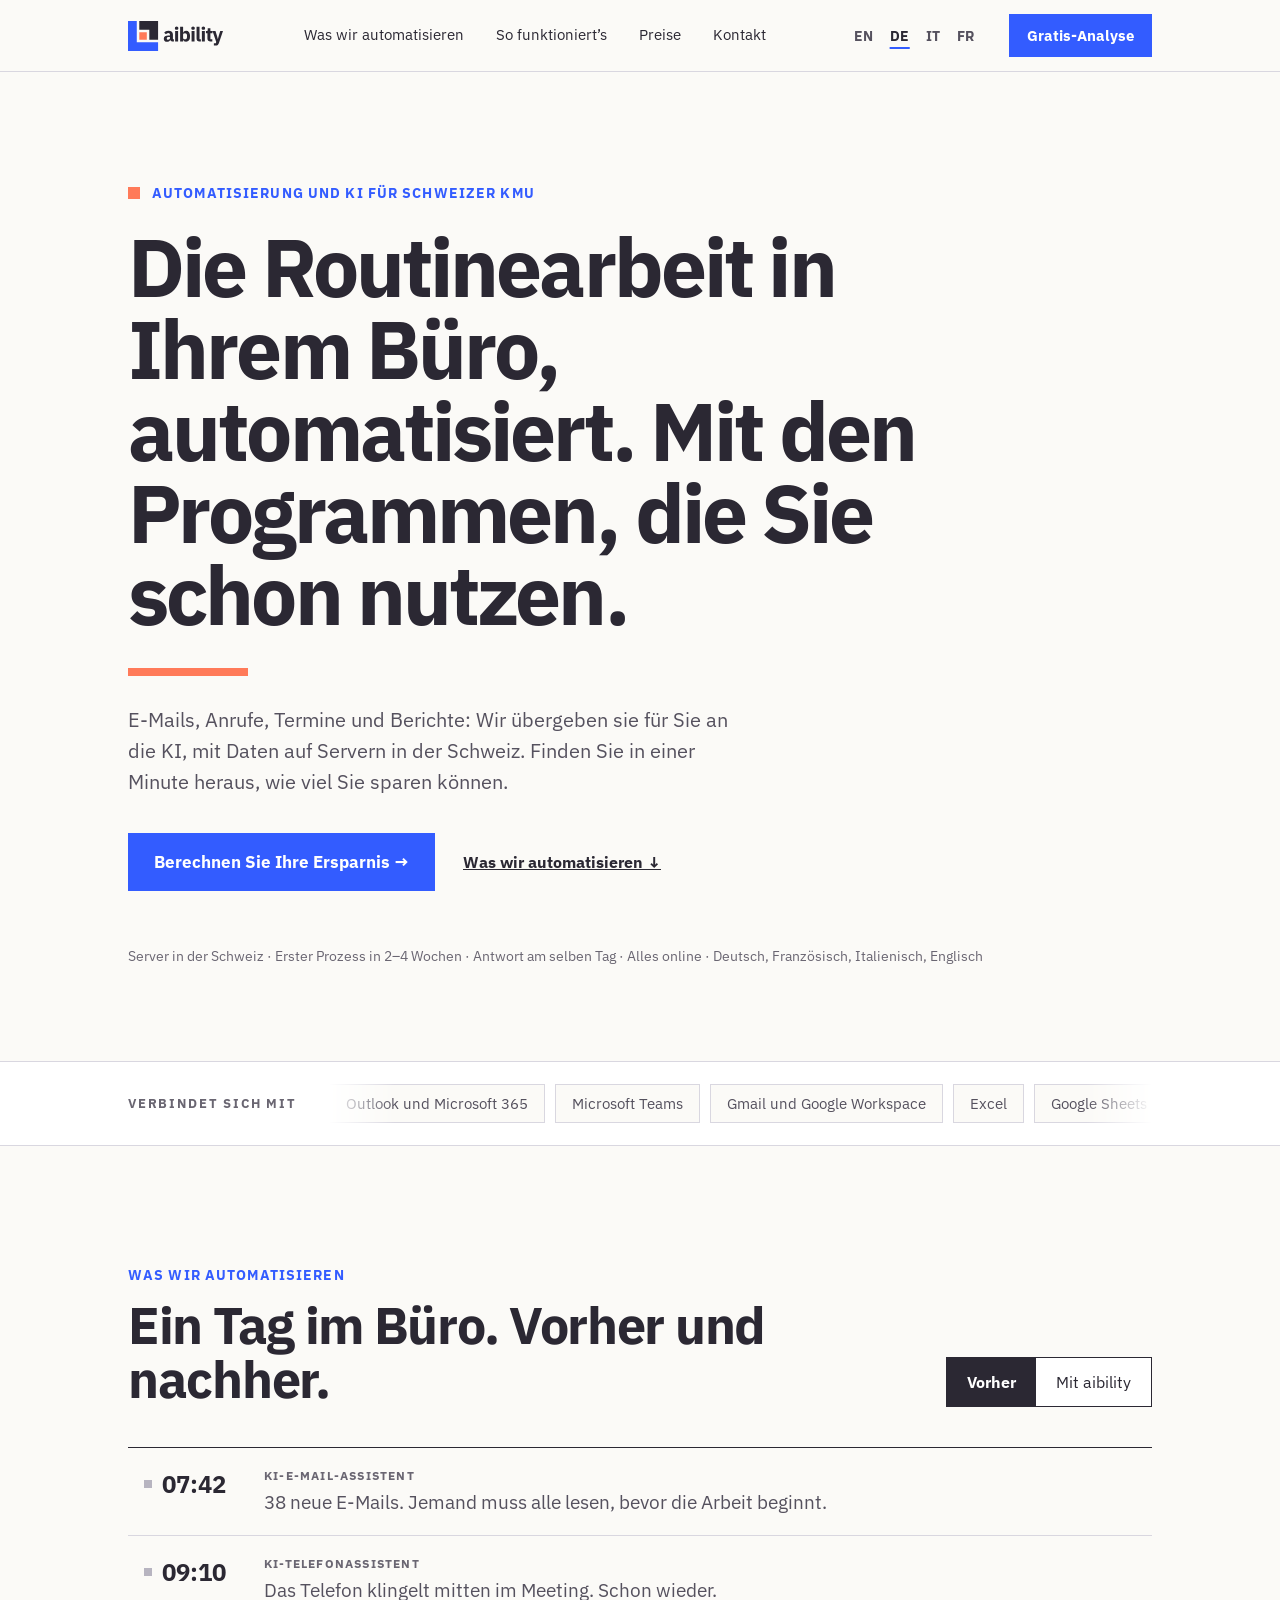
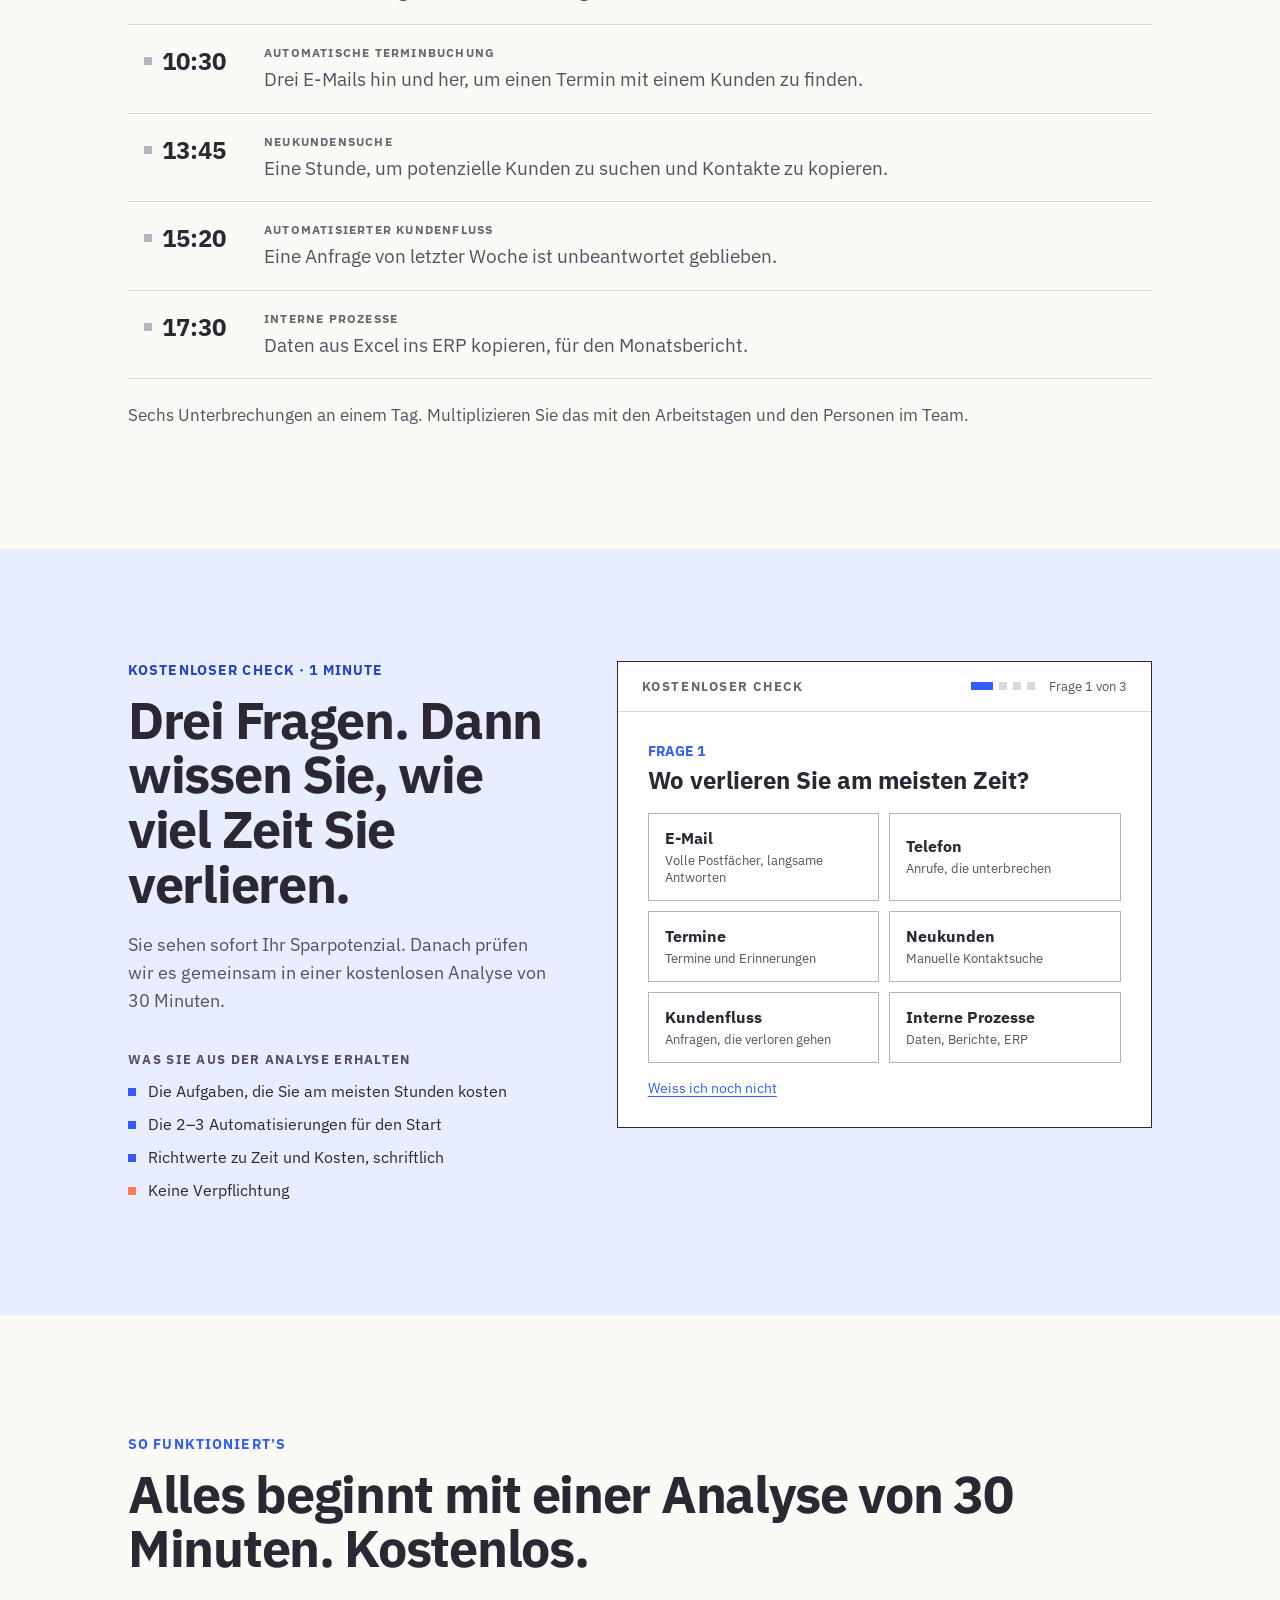
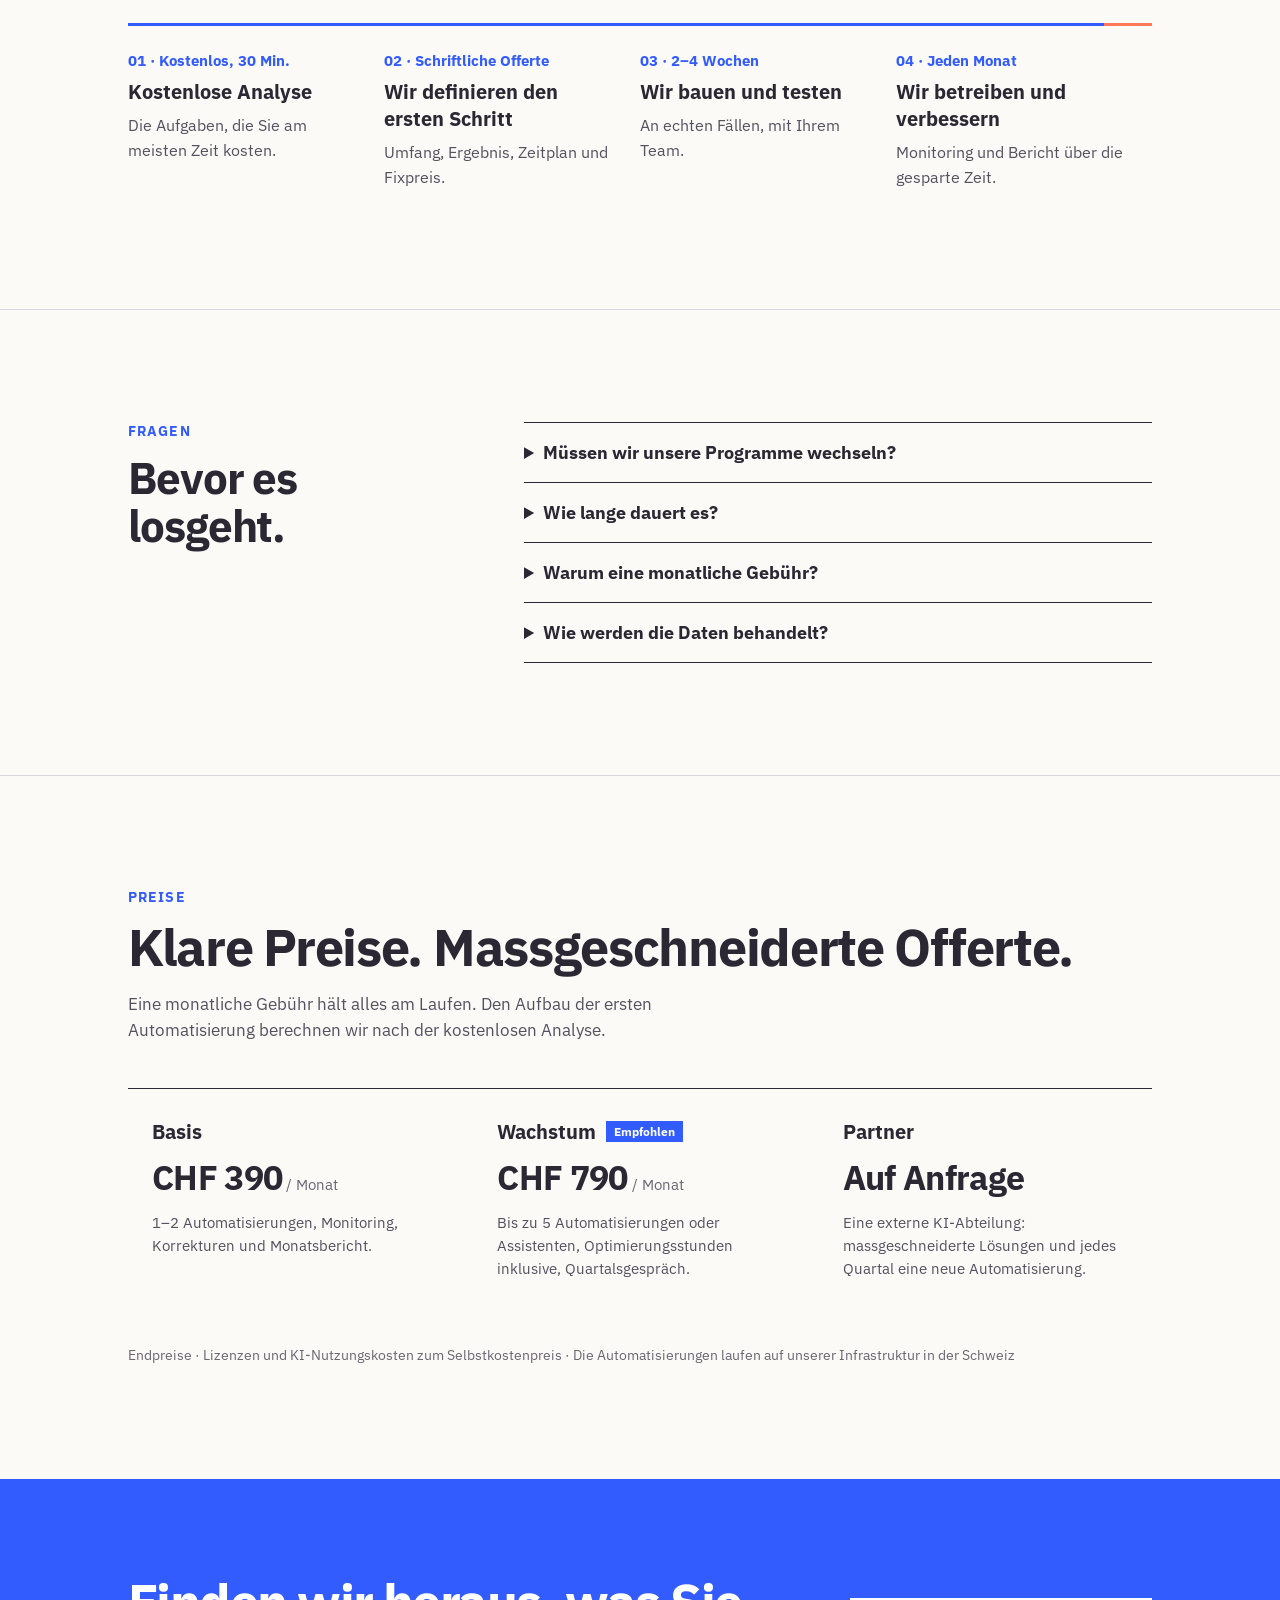
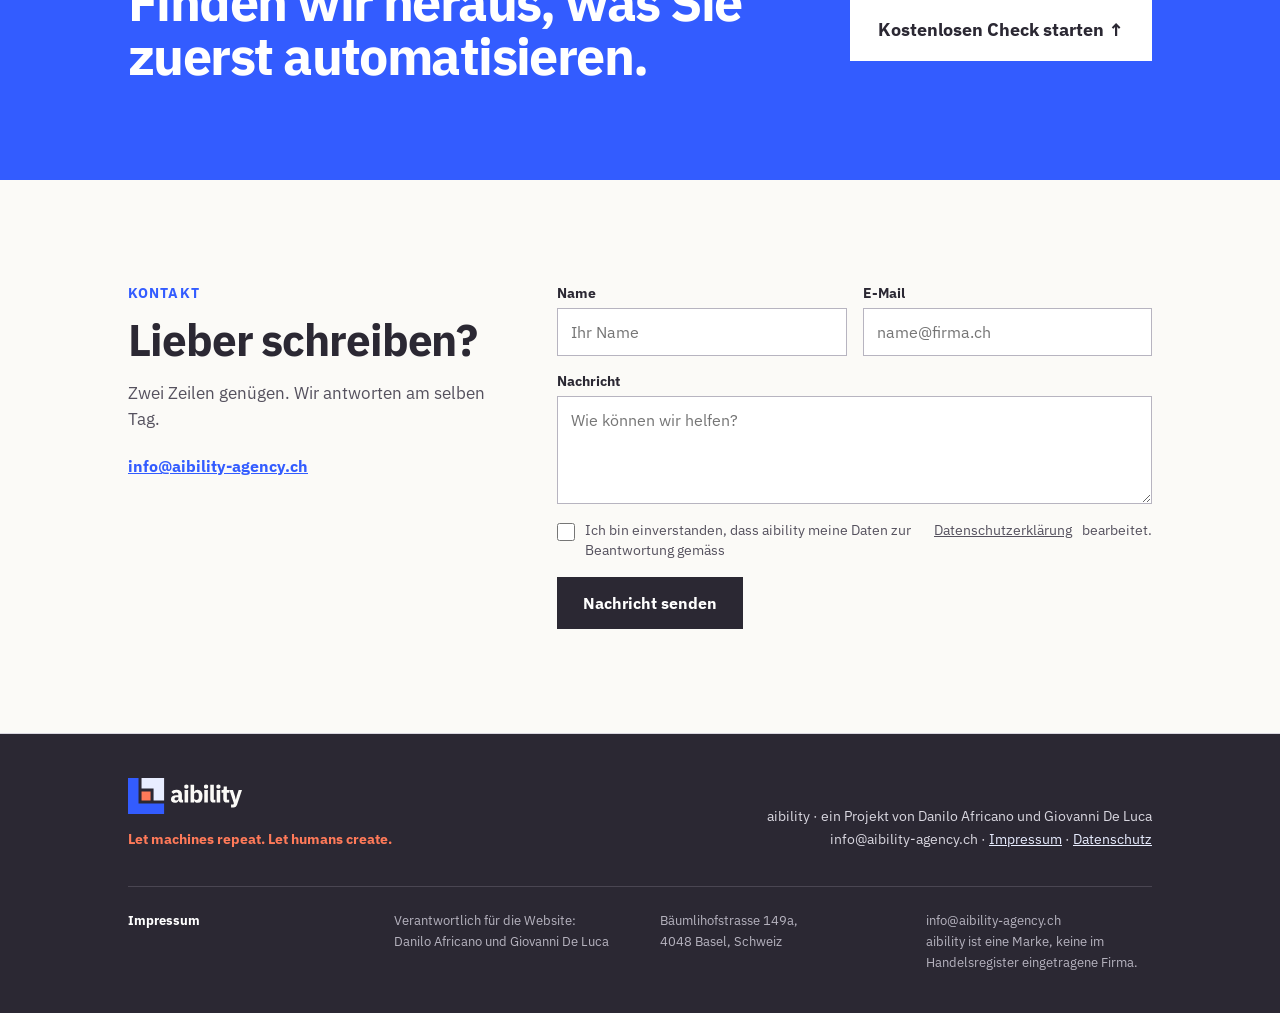
==== de/index.html @ 909805c0 "Add files via upload" ====
<!doctype html>
<html lang="de">
<head>
<meta charset="utf-8">
<meta name="viewport" content="width=device-width, initial-scale=1">
<script src="../lang.js"></script>
<title>aibility · Automatisierung und KI für Schweizer KMU</title>
<meta name="description" content="E-Mails, Anrufe, Termine und Berichte: Wir übergeben sie für Sie an die KI, mit Daten auf Servern in der Schweiz. Finden Sie in einer Minute heraus, wie viel Sie sparen können.">
<link rel="alternate" hreflang="it" href="../">
<link rel="alternate" hreflang="en" href="../en/">
<link rel="alternate" hreflang="de" href="./">
<link rel="alternate" hreflang="fr" href="../fr/">
<link rel="alternate" hreflang="x-default" href="../">
<link rel="icon" href="../assets/logo.svg" type="image/svg+xml">
<link rel="preconnect" href="https://fonts.googleapis.com">
<link rel="preconnect" href="https://fonts.gstatic.com" crossorigin>
<link rel="stylesheet" href="https://fonts.googleapis.com/css2?family=IBM+Plex+Sans:wght@400;700&display=swap">
<link rel="stylesheet" href="../styles.css">
</head>
<body>

<header class="hdr">
  <div class="wrap hdr-in">
    <a href="#top" class="logo" aria-label="aibility, zum Seitenanfang"><img src="../assets/logo.svg" alt="aibility"></a>
    <nav aria-label="Bereiche" class="mnav"><a href="#giornata">Was wir automatisieren</a><a href="#come">So funktioniert’s</a><a href="#prezzi">Preise</a><a href="#contatto">Kontakt</a></nav>
    <div class="hdr-right">
      <nav aria-label="Sprache" class="lang">
        <a href="../en/" lang="en" hreflang="en">EN</a>
        <a href="./" lang="de" hreflang="de" aria-current="true">DE</a>
        <a href="../?lang=it" lang="it" hreflang="it">IT</a>
        <a href="../fr/" lang="fr" hreflang="fr">FR</a>
      </nav>
      <a href="#diagnosi" class="hdr-cta">Gratis-Analyse</a>
    </div>
  </div>
</header>

<main>

<section id="top" class="wrap hero">
  <p class="eyebrow eyebrow-hero"><span aria-hidden="true" class="pulse"></span>AUTOMATISIERUNG UND KI FÜR SCHWEIZER KMU</p>
  <h1><span class="hl">Die Routinearbeit in Ihrem Büro, automatisiert.</span> <span class="hl hl2">Mit den Programmen, die Sie schon nutzen.</span></h1>
  <span aria-hidden="true" class="bar"></span>
  <p class="lede fadein">E-Mails, Anrufe, Termine und Berichte: Wir übergeben sie für Sie an die KI, mit Daten auf Servern in der Schweiz. Finden Sie in einer Minute heraus, wie viel Sie sparen können.</p>
  <div class="hero-actions fadein">
    <a href="#diagnosi" class="btn btn-primary">Berechnen Sie Ihre Ersparnis <span class="ar">→</span></a>
    <a href="#giornata" class="link-strong">Was wir automatisieren ↓</a>
  </div>
  <ul class="trust fadein">
    <li>Server in der Schweiz</li><li>Erster Prozess in 2–4 Wochen</li><li>Antwort am selben Tag</li><li class="hide-m">Alles online</li><li>Deutsch, Französisch, Italienisch, Englisch</li>
  </ul>
</section>

<section aria-label="Tools, die wir verbinden" class="tools">
  <div class="wrap tools-in">
    <p class="tools-label">VERBINDET SICH MIT</p>
    <div class="mq">
      <div class="mq-track" id="mq-track">
        <ul class="tool-list"><li class="tool">Outlook und Microsoft 365</li><li class="tool">Microsoft Teams</li><li class="tool">Gmail und Google Workspace</li><li class="tool">Excel</li><li class="tool">Google Sheets</li><li class="tool">SharePoint</li><li class="tool">OneDrive</li><li class="tool">Google Drive</li><li class="tool">Dropbox</li><li class="tool">Odoo</li><li class="tool">Airtable</li><li class="tool">HubSpot</li><li class="tool">Salesforce</li><li class="tool">Pipedrive</li><li class="tool">Zendesk</li><li class="tool">Slack</li><li class="tool">WhatsApp Business</li><li class="tool">Google Calendar</li><li class="tool">Calendly</li><li class="tool">Stripe</li><li class="tool">Shopify</li><li class="tool">WooCommerce</li><li class="tool">Mailchimp</li><li class="tool">Notion</li><li class="tool">Asana</li><li class="tool">Trello</li><li class="tool">monday.com</li><li class="tool">ClickUp</li><li class="tool">Jira</li><li class="tool">Typeform</li><li class="tool">OpenAI</li><li class="tool">Claude</li></ul>
      </div>
    </div>
  </div>
</section>

<section id="giornata" class="wrap sec">
  <div class="rv day-head">
    <div class="day-head-text">
      <p class="eyebrow">WAS WIR AUTOMATISIEREN</p>
      <h2 class="h2">Ein Tag im Büro. Vorher und nachher.</h2>
    </div>
    <div role="group" aria-label="Ansicht wählen" class="seg">
      <button type="button" id="seg-before" aria-pressed="true">Vorher</button>
      <button type="button" id="seg-after" aria-pressed="false">Mit aibility</button>
    </div>
  </div>
  <ol class="rv day" id="day"></ol>
  <p class="day-summary" id="day-summary"></p>
</section>

<section id="diagnosi" class="diag">
  <div class="wrap diag-in">
    <div class="diag-intro rv">
      <p class="eyebrow eyebrow-dark">KOSTENLOSER CHECK · 1 MINUTE</p>
      <h2 class="h2">Drei Fragen. Dann wissen Sie, wie viel Zeit Sie verlieren.</h2>
      <p class="diag-lede">Sie sehen sofort Ihr Sparpotenzial. Danach prüfen wir es gemeinsam in einer kostenlosen Analyse von 30 Minuten.</p>
    </div>

    <div class="card rv" id="quiz">
      <div class="card-head">
        <p class="card-title">KOSTENLOSER CHECK</p>
        <div class="progress" aria-label="Fortschritt">
          <span class="dots" id="dots"></span>
          <span class="q-label" id="q-label" aria-live="polite">Frage 1 von 3</span>
        </div>
      </div>
      <div class="card-body">

        <div class="qstep qfade" data-step="1">
          <p class="q-kicker hide-m">FRAGE 1</p>
          <h3 class="q-title">Wo verlieren Sie am meisten Zeit?</h3>
          <div class="opts" id="opts"></div>
          <button type="button" class="link-btn q-skip" data-go="2">Weiss ich noch nicht</button>
        </div>

        <div class="qstep qfade" data-step="2" hidden>
          <div>
            <p class="q-kicker"><span class="hide-m">FRAGE 2 · </span><span data-area-up></span></p>
            <h3 class="q-title q-title-tight">Wie viel Aufwand ist das heute?</h3>
          </div>
          <div>
            <div class="rng-row"><label for="fq-n">Beteiligte Personen</label><span class="rng-val" id="n-val"></span></div>
            <input id="fq-n" class="rng" type="range" step="1">
          </div>
          <div>
            <div class="rng-row"><label for="fq-h">Stunden pro Woche<span class="hide-m">, pro Person</span></label><span class="rng-val" id="h-val"></span></div>
            <input id="fq-h" class="rng" type="range" step="1">
          </div>
          <div class="btn-row">
            <button type="button" class="btn-back" aria-label="Zurück" data-go="1">←</button>
            <button type="button" class="btn-go" data-go="3">Ergebnis anzeigen →</button>
          </div>
        </div>

        <form class="qstep qfade" data-step="3" id="lead-form" novalidate hidden>
          <div class="result">
            <p class="result-area" data-area-up></p>
            <p class="result-label">Ihr Sparpotenzial</p>
            <p class="result-num"><span data-currency></span> <span id="chf-anim">0</span> <span class="result-unit">pro Jahr</span></p>
            <p class="result-sub"><span id="hrs-mon"></span> Stunden <span class="hide-m">frei pro Monat</span><span class="show-m">pro Monat</span> · <span id="fte"></span> Vollzeitstellen</p>
          </div>
          <h3 class="q-sub">Prüfen wir es an Ihren Systemen. Kostenlos.</h3>
          <div class="grid-2">
            <div class="field"><label for="fq-fn">Name</label><input id="fq-fn" name="name" class="inp" type="text" placeholder="Ihr Name" autocomplete="name" required></div>
            <div class="field"><label for="fq-fa">Firma</label><input id="fq-fa" name="company" class="inp" type="text" placeholder="Name der Firma" autocomplete="organization"></div>
          </div>
          <div class="field"><label for="fq-fe">Geschäftliche E-Mail</label><input id="fq-fe" name="email" class="inp" type="email" placeholder="name@firma.ch" autocomplete="email" required></div>
          <input type="text" name="website" class="hp" tabindex="-1" autocomplete="off" aria-hidden="true">
          <label class="check"><input type="checkbox" name="consent" required>Ich bin einverstanden, dass aibility meine Daten zur Beantwortung der Anfrage gemäss <a href="privacy.html" target="_blank">Datenschutzerklärung</a> bearbeitet.</label>
          <p class="form-err" role="alert" hidden></p>
          <div class="btn-row">
            <button type="button" class="btn-back" aria-label="Zurück" data-go="2">←</button>
            <button type="submit" class="btn-go btn-go-lg">Kostenlose Analyse anfragen →</button>
          </div>
          <p class="fine" id="calc-note"></p>
        </form>

        <div class="qstep qfade" data-step="4" hidden>
          <p class="q-kicker hide-m">LETZTER SCHRITT</p>
          <h3 class="q-title q-title-flat">Danke<span id="name-suffix"></span>. Wählen Sie einen Termin.</h3>
          <p class="q-text">Wir starten bei «<span id="area-name"></span>» und Ihrem Potenzial von <span data-currency></span> <span id="chf"></span> pro Jahr. Videocall von <span data-meeting-min>30</span> Minuten, online.</p>
          <div class="booker" id="booker" aria-live="polite"></div>
          <button type="button" class="btn-ghost" data-go="3" id="back-from-4">← Zurück</button>
        </div>

      </div>
    </div>

    <div class="diag-list rv">
      <p class="list-label">WAS SIE AUS DER ANALYSE ERHALTEN</p>
      <ul class="sq-list">
        <li><span aria-hidden="true" class="sq"></span>Die Aufgaben, die Sie am meisten Stunden kosten</li>
        <li><span aria-hidden="true" class="sq"></span>Die 2–3 Automatisierungen für den Start</li>
        <li><span aria-hidden="true" class="sq"></span>Richtwerte zu Zeit und Kosten, schriftlich</li>
        <li><span aria-hidden="true" class="sq sq-coral"></span>Keine Verpflichtung</li>
      </ul>
    </div>
  </div>
</section>

<section id="come" class="wrap sec">
  <p class="eyebrow">SO FUNKTIONIERT’S</p>
  <h2 class="h2 rv">Alles beginnt mit einer Analyse von 30 Minuten. Kostenlos.</h2>
  <ol class="steps" id="steps">
    <li aria-hidden="true" class="pbar"></li>
    <li class="st" style="transition-delay:0s"><p class="st-k">01 · Kostenlos, 30 Min.</p><h3>Kostenlose Analyse</h3><p class="st-t">Die Aufgaben, die Sie am meisten Zeit kosten.</p></li>
    <li class="st" style="transition-delay:.6s"><p class="st-k">02 · Schriftliche Offerte</p><h3>Wir definieren den ersten Schritt</h3><p class="st-t">Umfang, Ergebnis, Zeitplan und Fixpreis.</p></li>
    <li class="st" style="transition-delay:1.2s"><p class="st-k">03 · 2–4 Wochen</p><h3>Wir bauen und testen</h3><p class="st-t">An echten Fällen, mit Ihrem Team.</p></li>
    <li class="st" style="transition-delay:1.8s"><p class="st-k">04 · Jeden Monat</p><h3>Wir betreiben und verbessern</h3><p class="st-t">Monitoring und Bericht über die gesparte Zeit.</p></li>
  </ol>
</section>

<section class="sec-line">
  <div class="wrap sec-m faq">
    <div class="faq-head">
      <p class="eyebrow">FRAGEN</p>
      <h2 class="h2-s">Bevor es losgeht.</h2>
    </div>
    <div class="faq-list rv">
      <details><summary>Müssen wir unsere Programme wechseln?</summary><p>In der Regel nicht. Wir starten mit den Tools, die Sie schon nutzen; die Möglichkeiten hängen von den verfügbaren Funktionen und Zugängen ab.</p></details>
      <details><summary>Wie lange dauert es?</summary><p>Ein erster Prozess läuft meist nach 2–4 Wochen, je nach Integrationen.</p></details>
      <details><summary>Warum eine monatliche Gebühr?</summary><p>Eine Automatisierung arbeitet jeden Tag in einem Umfeld, das sich verändert. Die Gebühr stellt sicher, dass sie weiter funktioniert und besser wird, mit einem monatlichen Bericht darüber, was sie geleistet hat.</p></details>
      <details><summary>Wie werden die Daten behandelt?</summary><p>Die Daten bleiben auf Servern in der Schweiz. Wir legen vorab fest, welche Daten nötig sind und wer darauf zugreift, gemäss dem Schweizer Datenschutzgesetz (DSG).</p></details>
    </div>
  </div>
</section>

<section id="prezzi" class="sec-line">
  <div class="wrap sec-m">
    <p class="eyebrow">PREISE</p>
    <h2 class="h2">Klare Preise. Massgeschneiderte Offerte.</h2>
    <p class="sec-lede">Eine monatliche Gebühr hält alles am Laufen. Den Aufbau <span class="hide-m">der ersten Automatisierung </span>berechnen wir nach der kostenlosen Analyse.</p>
    <div class="plans rv">
      <div class="plan">
        <div class="plan-top"><h3>Basis</h3><p class="price" id="price-base"></p></div>
        <p class="plan-t">1–2 Automatisierungen, Monitoring, Korrekturen und Monatsbericht.</p>
      </div>
      <div class="plan plan-rec">
        <div class="plan-top"><h3>Wachstum <span class="badge">Empfohlen</span></h3><p class="price" id="price-growth"></p></div>
        <p class="plan-t">Bis zu 5 Automatisierungen oder Assistenten, Optimierungsstunden inklusive, Quartalsgespräch.</p>
      </div>
      <div class="plan">
        <div class="plan-top"><h3>Partner</h3><p class="price price-req" id="price-partner">Auf Anfrage</p></div>
        <p class="plan-t">Eine externe KI-Abteilung: massgeschneiderte Lösungen und jedes Quartal eine neue Automatisierung.</p>
      </div>
    </div>
    <p class="fine-lg">Endpreise · Lizenzen und KI-Nutzungskosten zum Selbstkostenpreis · Die Automatisierungen laufen auf unserer Infrastruktur in der Schweiz</p>
  </div>
</section>

<section class="cta-band">
  <div class="wrap cta-in">
    <h2 class="rv">Finden wir heraus, was Sie zuerst automatisieren.</h2>
    <a href="#diagnosi" class="btn btn-white">Kostenlosen Check starten <span class="ar">↑</span></a>
  </div>
</section>

<section id="contatto" class="contact">
  <div class="wrap contact-in">
    <div class="contact-intro">
      <p class="eyebrow">KONTAKT</p>
      <h2 class="h2-s">Lieber schreiben?</h2>
      <p class="sec-lede">Zwei Zeilen genügen. Wir antworten am selben Tag.</p>
      <p class="contact-mail hide-m"><a href="mailto:info@aibility-agency.ch">info@aibility-agency.ch</a></p>
    </div>
    <div class="contact-body rv">
      <form id="contact-form" class="contact-form" novalidate>
        <div class="grid-2 grid-2-wide">
          <div class="field"><label for="fc-n">Name</label><input id="fc-n" name="name" class="inp inp-w" type="text" placeholder="Ihr Name" autocomplete="name" required></div>
          <div class="field"><label for="fc-e">E-Mail</label><input id="fc-e" name="email" class="inp inp-w" type="email" placeholder="name@firma.ch" autocomplete="email" required></div>
        </div>
        <div class="field"><label for="fc-m">Nachricht</label><textarea id="fc-m" name="message" class="inp inp-w" rows="4" placeholder="Wie können wir helfen?" required></textarea></div>
        <input type="text" name="website" class="hp" tabindex="-1" autocomplete="off" aria-hidden="true">
        <label class="check"><input type="checkbox" name="consent" required>Ich bin einverstanden, dass aibility meine Daten zur Beantwortung gemäss <a href="privacy.html" target="_blank">Datenschutzerklärung</a> bearbeitet.</label>
        <p class="form-err" role="alert" hidden></p>
        <button type="submit" class="btn-dark">Nachricht senden</button>
        <p class="show-m contact-or">oder <a href="mailto:info@aibility-agency.ch">info@aibility-agency.ch</a></p>
      </form>
      <div class="sent" id="contact-sent" hidden>
        <span aria-hidden="true" class="sq-coral-lg"></span>
        <div><p class="sent-t">Danke, Nachricht erhalten.</p><p class="sent-s">Wir antworten am selben Tag.</p><button type="button" class="link-btn-strong" id="contact-new">Weitere Nachricht schreiben</button></div>
      </div>
    </div>
  </div>
</section>

</main>

<footer class="ftr">
  <div class="wrap ftr-in">
    <div class="ftr-brand"><img src="../assets/logo-light.svg" alt="aibility"><p class="motto">Let machines repeat. Let humans create.</p></div>
    <div class="ftr-meta"><p>aibility · ein Projekt von Danilo Africano und Giovanni De Luca</p><p>info@aibility-agency.ch · <a href="#impressum">Impressum</a> · <a href="privacy.html">Datenschutz</a></p></div>
  </div>
  <div id="impressum" class="wrap imp">
    <div class="imp-in">
      <p class="imp-t">Impressum</p>
      <p>Verantwortlich für die Website:<br class="hide-m"> Danilo Africano und Giovanni De Luca</p>
      <p>Bäumlihofstrasse 149a,<br class="hide-m"> 4048 Basel, Schweiz</p>
      <p>info@aibility-agency.ch<br class="hide-m"><span class="show-m-inline"> · </span>aibility ist eine Marke, keine im Handelsregister eingetragene Firma.</p>
    </div>
  </div>
</footer>

<script src="../config.js"></script>
<script src="../i18n.js"></script>
<script src="../app.js"></script>
</body>
</html>
---- styles.css ----
/* aibility — styles. Desktop values first; ≤980px tablet; ≤760px mobile (390px design). */

:root{
  --ink:#2B2833; --ink-2:#55515E; --mute:#6A6672; --line:#D9D7E0; --line-2:#B7B4C0; --line-3:#E4E2EA;
  --paper:#FBFAF7; --white:#FFFFFF; --blue:#335CFF; --blue-d:#2443C7; --blue-l:#E8EDFF; --coral:#FF7A59;
  --gut:clamp(16px,4vw,48px);
}

*,*::before,*::after{box-sizing:border-box}
html{scroll-behavior:smooth}
body{margin:0;background:var(--paper);color:var(--ink);font-family:'IBM Plex Sans',system-ui,sans-serif;-webkit-text-size-adjust:100%}
img{max-width:100%}
a{color:var(--blue)}
a:hover{color:var(--blue-d)}
summary{cursor:pointer}
button{font-family:inherit}
[hidden]{display:none!important}
input:focus-visible,button:focus-visible,a:focus-visible,textarea:focus-visible,summary:focus-visible{outline:2px solid var(--blue);outline-offset:2px}
section[id]{scroll-margin-top:76px}
.show-m,.show-m-inline{display:none}
.hp{position:absolute;left:-9999px;width:1px;height:1px;opacity:0}

.wrap{max-width:1120px;margin:0 auto;padding-left:var(--gut);padding-right:var(--gut)}

/* ---------- Header ---------- */
.hdr{position:sticky;top:0;z-index:10;background:var(--paper);border-bottom:1px solid var(--line)}
.hdr-in{padding-top:14px;padding-bottom:14px;display:flex;align-items:center;justify-content:space-between;gap:16px}
.logo{display:flex;padding:6px 0}
.logo img{height:30px;width:auto;display:block}
.mnav{display:flex;gap:32px;font-size:15px}
.mnav a{color:var(--ink);text-decoration:none;padding:8px 0;border-bottom:2px solid transparent;transition:border-color .2s ease,color .2s ease;white-space:nowrap}
.mnav a:hover{color:var(--blue);border-bottom-color:var(--blue)}
.hdr-right{display:flex;align-items:center;gap:28px}
.lang{display:flex;gap:4px;font-size:14px;font-weight:700;letter-spacing:.04em}
.lang a{padding:8px 6px;color:var(--ink-2);text-decoration:none}
.lang a[aria-current]{color:var(--ink);text-decoration:underline;text-decoration-color:var(--blue);text-decoration-thickness:2px;text-underline-offset:6px}
.hdr-cta{color:var(--white);background:var(--blue);padding:12px 18px;font-size:15px;font-weight:700;text-decoration:none;white-space:nowrap}
.hdr-cta:hover{color:var(--white);background:var(--blue-d)}

/* ---------- Type ---------- */
.eyebrow{margin:0 0 14px;font-size:14px;font-weight:700;letter-spacing:.08em;color:var(--blue)}
.eyebrow-dark{color:var(--blue-d)}
.h2{margin:0;font-weight:700;font-size:clamp(34px,4.4vw,52px);line-height:1.05;letter-spacing:-.025em}
.h2-s{margin:0;font-weight:700;font-size:clamp(30px,3.6vw,44px);line-height:1.08;letter-spacing:-.025em}
.sec{padding-top:120px;padding-bottom:120px}
.sec-m{padding-top:112px;padding-bottom:112px}
.sec-line{border-top:1px solid var(--line)}
.sec-lede{margin:16px 0 0;max-width:640px;font-size:17px;line-height:1.55;color:var(--ink-2)}

/* ---------- Hero ---------- */
.hero{padding-top:112px;padding-bottom:96px}
.eyebrow-hero{margin:0 0 24px;display:flex;align-items:center;gap:12px}
.pulse{width:12px;height:12px;background:var(--coral);flex:none;animation:pl 2.6s ease-in-out infinite}
@keyframes pl{0%,100%{transform:scale(1)}50%{transform:scale(.55)}}
.hero h1{margin:0;max-width:900px;font-weight:700;font-size:clamp(44px,6.4vw,88px);line-height:1;letter-spacing:-.035em}
.bar{display:block;height:8px;width:0;margin-top:32px;background:var(--coral);animation:bar 1s cubic-bezier(.2,.7,.2,1) .8s forwards}
@keyframes bar{to{width:120px}}
.lede{margin:28px 0 0;max-width:600px;font-size:20px;line-height:1.55;color:var(--ink-2)}
.hero-actions{margin-top:36px;display:flex;flex-wrap:wrap;gap:12px 28px;align-items:center}
.btn{display:inline-block;font-weight:700;text-decoration:none;transition:transform .2s ease}
.btn:hover{transform:translateY(-3px)}
.btn .ar{display:inline-block;transition:transform .2s ease}
.btn:hover .ar{transform:translateX(5px)}
.btn-primary{background:var(--blue);color:var(--white);font-size:17px;padding:18px 26px}
.btn-primary:hover{color:var(--white)}
.link-strong{color:var(--ink);font-weight:700}
.trust{margin:56px 0 0;padding:0;list-style:none;font-size:14px;color:var(--mute)}
.trust li{display:inline}
.trust li+li::before{content:" · "}

/* ---------- Tools marquee ---------- */
.tools{background:var(--white);border-top:1px solid var(--line);border-bottom:1px solid var(--line)}
.tools-in{padding-top:22px;padding-bottom:22px;display:flex;flex-wrap:wrap;align-items:center;gap:14px 32px}
.tools-label{margin:0;flex:none;font-size:13px;font-weight:700;letter-spacing:.14em;color:var(--mute)}
.mq{flex:1 1 480px;min-width:0;overflow:hidden;-webkit-mask-image:linear-gradient(to right,transparent,#000 8%,#000 92%,transparent);mask-image:linear-gradient(to right,transparent,#000 8%,#000 92%,transparent)}
.mq-track{display:flex;width:max-content;animation:mq 90s linear infinite}
.mq:hover .mq-track{animation-play-state:paused}
@keyframes mq{from{transform:translateX(0)}to{transform:translateX(-50%)}}
.tool-list{margin:0;padding:0 10px 0 0;list-style:none;display:flex;gap:10px}
.tool{flex:none;border:1px solid var(--line);background:var(--paper);color:var(--ink-2);font-size:15px;padding:9px 16px;white-space:nowrap}

/* ---------- Day before/after ---------- */
.day-head{display:flex;flex-wrap:wrap;gap:24px 64px;align-items:flex-end;justify-content:space-between}
.day-head-text{flex:1 1 520px;min-width:0}
.seg{flex:none;display:flex;border:1px solid var(--ink)}
.seg button{background:var(--white);color:var(--ink);border:0;padding:12px 20px;font-size:16px;font-weight:400;cursor:pointer;min-height:48px}
.seg #seg-before[aria-pressed="true"]{background:var(--ink);color:var(--white);font-weight:700}
.seg #seg-after[aria-pressed="true"]{background:var(--blue);color:var(--white);font-weight:700}
.day{margin:40px 0 0;padding:0;list-style:none;border-top:1px solid var(--ink)}
.slot{display:grid;grid-template-columns:96px 1fr;gap:12px 24px;align-items:start;padding:20px 16px;border-bottom:1px solid var(--line);background:var(--paper);color:var(--ink-2);transition:background .35s ease,color .35s ease}
.slot-time{margin:0;font-weight:700;font-size:24px;display:flex;align-items:center;gap:10px;color:var(--ink)}
.slot-mk{width:8px;height:8px;flex:none;background:var(--line-2);transition:background .35s ease}
.slot-svc-m{display:none}
.slot-svc{margin:0;font-size:12px;font-weight:700;letter-spacing:.1em;color:var(--mute)}
.slot-text{margin:6px 0 0;font-size:19px;line-height:1.4;font-weight:400}
.day.is-after .slot{background:var(--blue-l);color:var(--ink)}
.day.is-after .slot-mk{background:var(--coral)}
.day.is-after .slot-svc,.day.is-after .slot-svc-m{color:var(--blue)}
.day.is-after .slot-text{font-weight:700}
.day-summary{margin:24px 0 0;font-size:17px;line-height:1.5;color:var(--ink-2)}

/* ---------- Diagnosis ---------- */
.diag{background:var(--blue-l);scroll-margin-top:60px}
.diag-in{padding-top:112px;padding-bottom:112px;display:grid;grid-template-columns:minmax(0,1fr) minmax(0,1.26fr);grid-template-areas:"intro card" "list card";grid-template-rows:auto 1fr;column-gap:64px;align-items:start}
.diag-intro{grid-area:intro}
.diag-list{grid-area:list}
.card{grid-area:card}
.diag-lede{margin:20px 0 0;font-size:18px;line-height:1.55;color:var(--ink-2)}
.list-label{margin:36px 0 12px;font-size:13px;font-weight:700;letter-spacing:.1em;color:var(--ink-2)}
.sq-list{margin:0;padding:0;list-style:none;display:flex;flex-direction:column;gap:10px;font-size:16px;line-height:1.45}
.sq-list li{display:flex;gap:12px}
.sq{flex:none;width:8px;height:8px;margin-top:8px;background:var(--blue)}
.sq-coral{background:var(--coral)}

.card{background:var(--white);border:1px solid var(--ink)}
.card-head{padding:16px 24px;border-bottom:1px solid var(--line);display:flex;align-items:center;justify-content:space-between;gap:12px;flex-wrap:wrap}
.card-title{margin:0;font-size:13px;font-weight:700;letter-spacing:.12em;color:var(--mute)}
.progress{display:flex;gap:6px;align-items:center}
.dots{display:flex;gap:6px;align-items:center}
.dot{display:inline-block;width:8px;height:8px;background:var(--line);transition:width .25s ease,background .25s ease}
.dot.on{background:var(--blue)}
.dot.cur{width:22px}
.q-label{margin-left:8px;font-size:13px;color:var(--ink-2)}
.card-body{padding:clamp(20px,3vw,30px)}
.qstep{display:flex;flex-direction:column;gap:16px}
.qstep[data-step="1"]{display:block}
.qstep[data-step="2"]{gap:20px}
.qfade{animation:qf .35s ease}
@keyframes qf{from{opacity:0;transform:translateY(8px)}to{opacity:1;transform:none}}
.q-kicker{margin:0;font-size:14px;font-weight:700;color:var(--blue)}
.q-title{margin:6px 0 18px;font-size:24px;font-weight:700;line-height:1.2}
.q-title-tight{margin-bottom:0}
.q-title-flat{margin:0}
.q-sub{margin:4px 0 0;font-size:21px;font-weight:700;line-height:1.25}
.q-text{margin:0;font-size:16px;line-height:1.5;color:var(--ink-2)}
.opts{display:grid;grid-template-columns:repeat(auto-fit,minmax(170px,1fr));gap:10px}
.opt{text-align:left;background:var(--white);color:var(--ink);border:1px solid var(--line-2);padding:14px 16px;cursor:pointer;min-height:64px;transition:transform .18s ease,border-color .18s ease}
.opt:hover{transform:translateY(-3px);border-color:var(--blue)}
.opt[aria-pressed="true"]{background:var(--blue-l);border:2px solid var(--blue);padding:13px 15px}
.opt-l{display:block;font-weight:700;font-size:16px}
.opt-s{display:block;margin-top:4px;font-size:13px;color:var(--ink-2)}
.link-btn{margin-top:16px;padding:0;border:0;background:none;font:inherit;font-size:14px;color:var(--blue);text-decoration:underline;text-underline-offset:3px;cursor:pointer}
.rng-row{display:flex;justify-content:space-between;gap:12px;margin-bottom:6px;font-size:15px}
.rng-val{font-weight:700}
.rng{-webkit-appearance:none;appearance:none;width:100%;height:28px;background:transparent;margin:0;cursor:pointer;--p:50%}
.rng::-webkit-slider-runnable-track{height:4px;background:linear-gradient(to right,var(--ink) var(--p),var(--line) var(--p))}
.rng::-moz-range-track{height:4px;background:var(--line)}
.rng::-moz-range-progress{height:4px;background:var(--ink)}
.rng::-webkit-slider-thumb{-webkit-appearance:none;width:22px;height:22px;margin-top:-9px;border-radius:0;background:var(--blue);border:0}
.rng::-moz-range-thumb{width:22px;height:22px;border-radius:0;background:var(--blue);border:0}
.btn-row{display:flex;gap:10px}
.btn-back{background:transparent;color:var(--ink);border:1px solid var(--ink);padding:14px 18px;font-size:15px;font-weight:700;cursor:pointer}
.btn-go{flex:1;background:var(--blue);color:var(--white);border:0;padding:15px 18px;font-size:16px;font-weight:700;cursor:pointer}
.btn-go:hover{background:var(--blue-d)}
.btn-go:disabled{opacity:.6;cursor:wait}
.btn-go-lg{padding:16px 18px;font-size:17px}
.btn-ghost{align-self:flex-start;background:transparent;color:var(--ink);border:1px solid var(--ink);padding:12px 18px;font-size:15px;font-weight:700;cursor:pointer}

.result{background:var(--ink);color:var(--paper);padding:22px 24px}
.result-area{margin:0;font-size:12px;font-weight:700;letter-spacing:.1em;color:#C9C6D3}
.result-label{margin:10px 0 0;font-size:17px;font-weight:700}
.result-num{margin:6px 0 0;font-weight:700;font-size:clamp(40px,5vw,56px);line-height:1;letter-spacing:-.03em;color:var(--coral)}
.result-unit{font-size:18px;font-weight:400;letter-spacing:0;color:var(--paper)}
.result-sub{margin:10px 0 0;font-size:15px;color:var(--blue-l)}
.grid-2{display:grid;grid-template-columns:repeat(auto-fit,minmax(170px,1fr));gap:12px}
.grid-2-wide{grid-template-columns:repeat(auto-fit,minmax(200px,1fr));gap:16px}
.field{display:flex;flex-direction:column;gap:6px}
.field label{font-size:14px;font-weight:700}
.inp{width:100%;border:1px solid var(--line-2);border-radius:0;padding:13px;font-size:16px;font-family:inherit;color:var(--ink);background:var(--paper)}
.inp-w{background:var(--white)}
textarea.inp{resize:vertical}
.inp[aria-invalid="true"]{border-color:#C2412D}
.check{display:flex;gap:10px;align-items:flex-start;font-size:14px;line-height:1.45;color:var(--ink-2)}
.check input{margin:3px 0 0;width:18px;height:18px;flex:none;accent-color:var(--blue)}
.form-err{margin:0;font-size:14px;font-weight:700;color:#B3321F}
.fine{margin:0;font-size:13px;color:var(--mute)}

/* ---------- Booking calendar (Google Calendar) ---------- */
.booker{border:1px solid var(--line);background:var(--paper)}
.bk-head{display:flex;justify-content:space-between;align-items:center;gap:12px;padding:12px 16px;border-bottom:1px solid var(--line)}
.bk-label{margin:0;font-size:12px;font-weight:700;letter-spacing:.1em;color:var(--mute)}
.bk-tz{margin:0;font-size:12px;color:var(--mute)}
.bk-days{display:flex;gap:8px;overflow-x:auto;padding:14px 16px;scrollbar-width:thin;scroll-snap-type:x proximity}
.bk-day{flex:none;scroll-snap-align:start;min-width:64px;text-align:center;background:var(--white);color:var(--ink);border:1px solid var(--line-2);padding:8px 6px;cursor:pointer;transition:border-color .15s ease}
.bk-day:hover{border-color:var(--blue)}
.bk-day[aria-pressed="true"]{background:var(--ink);color:var(--white);border-color:var(--ink)}
.bk-day:disabled{opacity:.4;cursor:default;border-color:var(--line)}
.bk-dow{display:block;font-size:11px;font-weight:700;letter-spacing:.1em;text-transform:uppercase}
.bk-dn{display:block;font-size:22px;font-weight:700;line-height:1.15}
.bk-mon{display:block;font-size:12px}
.bk-times{display:grid;grid-template-columns:repeat(auto-fill,minmax(84px,1fr));gap:8px;padding:0 16px 16px}
.bk-time{background:var(--white);color:var(--ink);border:1px solid var(--line-2);padding:11px 6px;font-size:15px;font-weight:700;cursor:pointer;transition:border-color .15s ease}
.bk-time:hover{border-color:var(--blue)}
.bk-time[aria-pressed="true"]{background:var(--blue);color:var(--white);border-color:var(--blue)}
.bk-foot{padding:14px 16px;border-top:1px solid var(--line);display:flex;flex-direction:column;gap:10px}
.bk-msg{margin:0;padding:20px 16px;font-size:15px;color:var(--ink-2)}
.bk-msg-err{color:#B3321F;font-weight:700}
.bk-demo{margin:0;padding:8px 16px;font-size:12px;background:#FFF1EC;color:#8A3A22;border-bottom:1px solid var(--line)}
.bk-done{display:flex;gap:14px;align-items:flex-start;padding:22px 20px;background:var(--white)}
.bk-done-t{margin:0;font-size:20px;font-weight:700}
.bk-done-s{margin:6px 0 0;font-size:15px;line-height:1.5;color:var(--ink-2)}
.bk-done a{font-weight:700}
.skel{height:44px;margin:16px;background:linear-gradient(90deg,var(--line-3),#F3F2F6,var(--line-3));background-size:200% 100%;animation:sk 1.2s ease-in-out infinite}
@keyframes sk{from{background-position:200% 0}to{background-position:0 0}}

/* ---------- How it works ---------- */
.steps{position:relative;margin:48px 0 0;padding:0;list-style:none;display:grid;grid-template-columns:repeat(auto-fit,minmax(220px,1fr));border-top:1px solid var(--ink)}
.st{padding:26px 24px 0 0;display:flex;flex-direction:column;gap:8px;transition:opacity .6s ease,transform .6s ease}
.steps.armed .st{opacity:0;transform:translateY(24px)}
.steps.armed.on .st{opacity:1;transform:none}
.st h3{margin:0;font-weight:700;font-size:20px}
.st p{margin:0}
.st-k{font-weight:700;font-size:15px;color:var(--blue)}
.st-t{font-size:16px;line-height:1.55;color:var(--ink-2)}
.pbar{position:absolute;left:0;top:-2px;height:3px;width:100%;background:linear-gradient(to right,var(--blue) 0,var(--blue) calc(100% - 48px),var(--coral) calc(100% - 48px));transition:width 2.4s ease}
.steps.armed .pbar{width:0}
.steps.armed.on .pbar{width:100%}

/* ---------- FAQ ---------- */
.faq{display:flex;flex-wrap:wrap;gap:32px 72px}
.faq-head{flex:1 1 280px;min-width:0}
.faq-list{flex:2 1 540px;min-width:0}
details{border-top:1px solid var(--ink);padding:18px 0}
details:last-child{border-bottom:1px solid var(--ink)}
summary{font-size:18px;font-weight:700}
details p{margin:12px 0 0;font-size:16px;line-height:1.6;color:var(--ink-2)}

/* ---------- Pricing ---------- */
.plans{margin-top:44px;display:grid;grid-template-columns:repeat(auto-fit,minmax(240px,1fr));gap:0 12px;border-top:1px solid var(--ink)}
.plan{padding:28px 24px 24px;border-top:3px solid transparent;margin-top:-2px;transition:border-color .25s ease,background .25s ease}
.plan:hover{border-top-color:var(--blue);background:var(--white)}
.plan h3{margin:0;font-size:20px;font-weight:700;display:flex;gap:10px;align-items:center;flex-wrap:wrap}
.badge{background:var(--blue);color:var(--white);font-size:12px;padding:3px 8px}
.price{margin:10px 0 0;font-weight:700;font-size:34px;letter-spacing:-.02em}
.price small{font-size:15px;font-weight:400;letter-spacing:0;color:var(--mute)}
.plan-t{margin:12px 0 0;font-size:15px;line-height:1.55;color:var(--ink-2)}
.fine-lg{margin:40px 0 0;font-size:14px;line-height:1.6;color:var(--mute)}

/* ---------- CTA band ---------- */
.cta-band{background:var(--blue);color:var(--white)}
.cta-in{padding-top:96px;padding-bottom:96px;display:flex;flex-wrap:wrap;gap:28px 48px;align-items:center;justify-content:space-between}
.cta-in h2{margin:0;flex:1 1 520px;font-weight:700;font-size:clamp(32px,4.2vw,52px);line-height:1.05;letter-spacing:-.03em}
.btn-white{flex:none;background:var(--white);color:var(--ink);font-size:18px;padding:20px 28px}
.btn-white:hover{color:var(--ink)}

/* ---------- Contact ---------- */
.contact{border-bottom:1px solid var(--line)}
.contact-in{padding-top:104px;padding-bottom:104px;display:flex;flex-wrap:wrap;gap:40px 72px}
.contact-intro{flex:1 1 300px;min-width:0}
.contact-body{flex:2 1 480px;min-width:0}
.contact-mail{margin:24px 0 0;font-size:16px}
.contact-mail a{font-weight:700}
.contact-form{display:flex;flex-direction:column;gap:16px}
.btn-dark{align-self:flex-start;background:var(--ink);color:var(--white);border:0;padding:16px 26px;font-size:16px;font-weight:700;cursor:pointer}
.btn-dark:disabled{opacity:.6;cursor:wait}
.sent{border:1px solid var(--ink);background:var(--white);padding:32px;display:flex;gap:16px;align-items:flex-start}
.sq-coral-lg{flex:none;width:12px;height:12px;margin-top:9px;background:var(--coral)}
.sent-t{margin:0;font-size:22px;font-weight:700}
.sent-s{margin:8px 0 0;font-size:16px;line-height:1.5;color:var(--ink-2)}
.link-btn-strong{margin-top:14px;background:transparent;color:var(--blue);border:0;padding:8px 0;font-size:15px;font-weight:700;cursor:pointer}

/* ---------- Footer ---------- */
.ftr{background:var(--ink);color:var(--line)}
.ftr a{color:var(--blue-l)}
.ftr-in{padding-top:44px;padding-bottom:36px;display:flex;flex-wrap:wrap;justify-content:space-between;align-items:flex-end;gap:24px;font-size:14px;line-height:1.6}
.ftr-in p{margin:0}
.ftr-brand{display:flex;flex-direction:column;gap:14px}
.ftr-brand img{height:36px;width:auto;display:block;align-self:flex-start}
.motto{font-weight:700;color:var(--coral)}
.ftr-meta{text-align:right}
.imp{padding-bottom:40px;font-size:13px;line-height:1.6;color:var(--line-2)}
.imp-in{border-top:1px solid #4A4652;padding-top:24px;display:grid;grid-template-columns:repeat(auto-fit,minmax(220px,1fr));gap:16px 40px}
.imp p{margin:0}
.imp-t{font-weight:700;color:var(--white)}

/* ---------- Scroll reveal ---------- */
@keyframes rv{from{opacity:0;transform:translateY(56px)}to{opacity:1;transform:none}}
@supports (animation-timeline: view()){.rv{animation:rv linear both;animation-timeline:view();animation-range:entry 0% cover 30%}}

/* =====================================================================
   Tablet ≤980px: section nav moves to a scrollable second row
   ===================================================================== */
@media (max-width:980px){
  section[id]{scroll-margin-top:112px}
  .hdr-in{flex-wrap:wrap;padding-bottom:0;row-gap:0}
  .logo{order:1}
  .hdr-right{order:2}
  .mnav{order:3;flex-basis:calc(100% + 2 * var(--gut));margin:10px calc(-1 * var(--gut)) 0;padding:0 var(--gut);gap:22px;font-size:14px;overflow-x:auto;border-top:1px solid var(--line-3);scrollbar-width:none}
  .mnav::-webkit-scrollbar{display:none}
  .mnav a{flex:none;padding:12px 0;border-bottom:0}
  .diag-in{grid-template-columns:minmax(0,1fr);grid-template-areas:"intro" "card" "list";grid-template-rows:auto;row-gap:28px}
  .list-label{margin-top:0}
}

/* =====================================================================
   Mobile ≤760px (390px design)
   ===================================================================== */
@media (max-width:760px){
  :root{--gut:20px}
  .show-m{display:block}
  span.show-m{display:inline}
  .show-m-inline{display:inline}
  .hide-m{display:none!important}

  .hdr-in{padding-top:10px;gap:12px}
  .logo{padding:8px 0}
  .logo img{height:26px}
  .hdr-right{gap:8px}
  .lang{gap:0;font-size:12px;letter-spacing:.03em}
  .lang a{padding:12px 4px}
  .lang a[aria-current]{text-underline-offset:5px}
  .hdr-cta{padding:12px 10px;font-size:13px}
  .mnav{margin-top:0}

  .eyebrow{margin-bottom:12px;font-size:12px}
  .h2{font-size:32px;line-height:1.08}
  .h2-s{font-size:28px;line-height:1.1;letter-spacing:-.02em}
  .sec{padding-top:72px;padding-bottom:72px}
  .sec-m{padding-top:64px;padding-bottom:64px}
  .sec-lede{margin-top:14px;font-size:16px;line-height:1.5}

  .hero{padding-top:56px;padding-bottom:56px}
  .eyebrow-hero{margin-bottom:18px;gap:10px}
  .pulse{width:10px;height:10px}
  .hero h1{font-size:42px;line-height:1.02;letter-spacing:-.03em}
  .bar{height:6px;margin-top:24px}
  @keyframes bar{to{width:88px}}
  .lede{margin-top:20px;font-size:18px;line-height:1.5}
  .hero-actions{display:block;margin-top:28px}
  .btn-primary{display:block;text-align:center;padding:18px}
  .link-strong{display:block;margin-top:14px;text-align:center;padding:10px}
  .btn{transition:transform .15s ease}
  .btn:hover{transform:none}
  .btn:active{transform:scale(.97)}
  .trust{margin-top:32px;padding-top:18px;border-top:1px solid var(--line);display:grid;grid-template-columns:repeat(2,minmax(0,1fr));gap:10px 16px;font-size:13px;color:var(--ink-2)}
  .trust li+li::before{content:none}

  .tools-in{padding:18px 0;flex-direction:column;flex-wrap:nowrap;align-items:stretch;gap:12px}
  .tools-label{padding:0 20px;font-size:12px}
  .mq{flex:none}
  .mq-track{animation-duration:80s}
  .tool-list{padding-right:8px;gap:8px}
  .tool{font-size:14px;padding:8px 14px}

  .day-head{display:block}
  .seg{margin-top:24px;display:grid;grid-template-columns:repeat(2,minmax(0,1fr))}
  .day{margin-top:24px}
  .slot{display:block;padding:18px 0}
  .day.is-after .slot{padding-left:12px;padding-right:12px}
  .slot-time{font-size:13px;letter-spacing:.06em;color:var(--mute)}
  .slot-svc-m{display:inline}
  .slot-svc{display:none}
  .slot-text{margin-top:8px;font-size:17px}
  .day-summary{margin-top:20px;font-size:16px}

  .diag{scroll-margin-top:56px}
  .diag-in{padding-top:72px;padding-bottom:72px;row-gap:0}
  .diag-lede{margin-top:16px;font-size:17px;line-height:1.5}
  .card{margin-top:28px}
  .card-title{display:none}
  .card-head{padding:14px 18px;flex-wrap:nowrap}
  .progress{flex:1;justify-content:space-between}
  .card-body{padding:20px 18px}
  .q-title{margin:0 0 16px;font-size:22px}
  .q-title-tight{margin:6px 0 0}
  .q-title-flat{margin:0}
  .q-kicker{font-size:12px}
  .opts{display:flex;flex-direction:column;gap:8px}
  .opt:hover{transform:none}
  .opt:active{transform:scale(.98);border-color:var(--blue)}
  .opt-s{margin-top:2px}
  .q-skip{display:block;margin:16px auto 0;padding:4px 0}
  .qstep[data-step="2"]{gap:18px}
  .rng{height:32px}
  .rng::-webkit-slider-thumb{width:26px;height:26px;margin-top:-11px}
  .rng::-moz-range-thumb{width:26px;height:26px}
  .btn-row{gap:8px}
  .qstep{gap:14px}
  .result{padding:20px}
  .result-area{font-size:11px}
  .result-label{margin-top:8px;font-size:16px}
  .result-num{font-size:40px}
  .result-unit{display:block;margin-top:4px;font-size:15px;color:var(--paper);font-weight:400}
  .result-sub{font-size:14px}
  .q-sub{font-size:20px}
  .grid-2{grid-template-columns:minmax(0,1fr)}
  .check{font-size:13px}
  .check input{margin-top:2px;width:20px;height:20px}
  .q-text{font-size:15px}
  .btn-ghost{align-self:stretch;padding:13px}
  .card + .diag-list{margin-top:28px}
  .list-label{margin:0 0 10px;font-size:12px}
  .sq-list{gap:8px;font-size:15px}
  .sq-list li{gap:10px}
  .sq{margin-top:7px}

  .steps{margin-top:32px;padding-left:22px;border-top:0;border-left:1px solid var(--line);display:flex;flex-direction:column;gap:28px}
  .st{padding:0;gap:0}
  .st-k{font-size:13px}
  .st h3{margin:4px 0;font-size:19px}
  .st-t{font-size:15px;line-height:1.5}
  .steps.armed .st{transform:translateY(20px)}
  .pbar,.steps.armed .pbar,.steps.armed.on .pbar{left:-2px;top:0;width:3px;background:linear-gradient(to bottom,var(--blue) 0,var(--blue) calc(100% - 40px),var(--coral) calc(100% - 40px));transition:height 2.4s ease}
  .pbar{height:100%}
  .steps.armed .pbar{height:0}
  .steps.armed.on .pbar{height:100%}

  .faq{display:block}
  .faq-head .h2-s{margin-bottom:20px}
  details{padding:16px 0}
  summary{font-size:17px}
  details p{margin-top:10px;font-size:15px;line-height:1.55}

  .plans{margin-top:28px;display:block}
  .plan{padding:22px 0;border-top:0;margin-top:0;border-bottom:1px solid var(--line)}
  .plan:hover{background:transparent}
  .plan-rec{padding:22px 16px;margin:0 -16px;background:var(--blue-l)}
  .plan-rec:hover{background:var(--blue-l)}
  .plan-top{display:flex;justify-content:space-between;align-items:baseline;gap:12px}
  .plan h3{font-size:19px;gap:8px}
  .badge{font-size:11px;padding:3px 7px}
  .price{margin:0;font-size:24px;letter-spacing:0;white-space:nowrap}
  .price small{font-size:13px}
  .plan-rec .price small{color:var(--ink-2)}
  .price-req{font-size:20px}
  .plan-t{margin-top:8px;line-height:1.5}
  .fine-lg{margin-top:24px;font-size:13px}

  .cta-in{display:block;padding-top:64px;padding-bottom:64px}
  .cta-in h2{font-size:32px;line-height:1.08;letter-spacing:-.025em}
  .btn-white{display:block;margin-top:24px;text-align:center;font-size:17px;padding:18px}

  .contact-in{display:block;padding-top:64px;padding-bottom:64px}
  .contact-body{margin-top:24px}
  .contact-form{gap:14px}
  .grid-2-wide{gap:14px}
  .btn-dark{align-self:stretch;padding:17px}
  .contact-or{margin:4px 0 0;font-size:14px;text-align:center}
  .contact-or a{font-weight:700}
  .sent{padding:24px;gap:14px}
  .sq-coral-lg{width:10px;height:10px;margin-top:8px}
  .sent-t{font-size:19px}
  .sent-s{margin-top:6px;font-size:15px}
  .link-btn-strong{margin-top:10px;padding:10px 0}

  .ftr-in{padding-top:36px;padding-bottom:16px;flex-direction:column;align-items:stretch;gap:16px;font-size:13px}
  .ftr-brand{gap:16px}
  .ftr-brand img{height:32px}
  .motto{font-size:15px}
  .ftr-meta{text-align:left}
  .imp{padding-bottom:36px;font-size:12px}
  .imp-in{padding-top:18px;display:flex;flex-direction:column;gap:10px}

  @keyframes rv{from{opacity:0;transform:translateY(40px)}to{opacity:1;transform:none}}
  @supports (animation-timeline: view()){.rv{animation-range:entry 0% cover 25%}}
}

@media (prefers-reduced-motion: reduce){
  html{scroll-behavior:auto}
  .bar{width:120px;animation:none}
  .pulse,.rv,.mq-track,.qfade,.skel{animation:none}
  .btn,.btn .ar,.opt,.plan,.slot,.slot-mk,.st,.pbar,.dot{transition:none}
  .steps.armed .st{opacity:1;transform:none}
  .steps.armed .pbar{width:100%}
}

/* ---- Privacy page ---- */
.legal{max-width:760px;padding-top:56px;padding-bottom:80px;font-size:17px;line-height:1.65;color:var(--ink-2)}
.legal h1{margin:0 0 12px;color:var(--ink);font-size:clamp(34px,4.4vw,52px);line-height:1.06;letter-spacing:-.03em}
.legal h2{margin:44px 0 10px;color:var(--ink);font-size:22px;line-height:1.25;letter-spacing:-.01em}
.legal h3{margin:24px 0 6px;color:var(--ink);font-size:17px}
.legal p,.legal ul{margin:0 0 14px}
.legal ul{padding-left:20px}
.legal li{margin-bottom:6px}
.legal a{color:var(--blue-d)}
.legal-date{color:var(--mute);font-size:15px}
.legal-sum{margin:28px 0 0;padding:20px 22px;background:var(--blue-l);border-left:3px solid var(--blue);color:var(--ink)}
.legal-sum p:last-child{margin:0}
.legal-back{display:inline-block;margin-top:40px;font-weight:700}
.check a{color:inherit;text-decoration:underline}
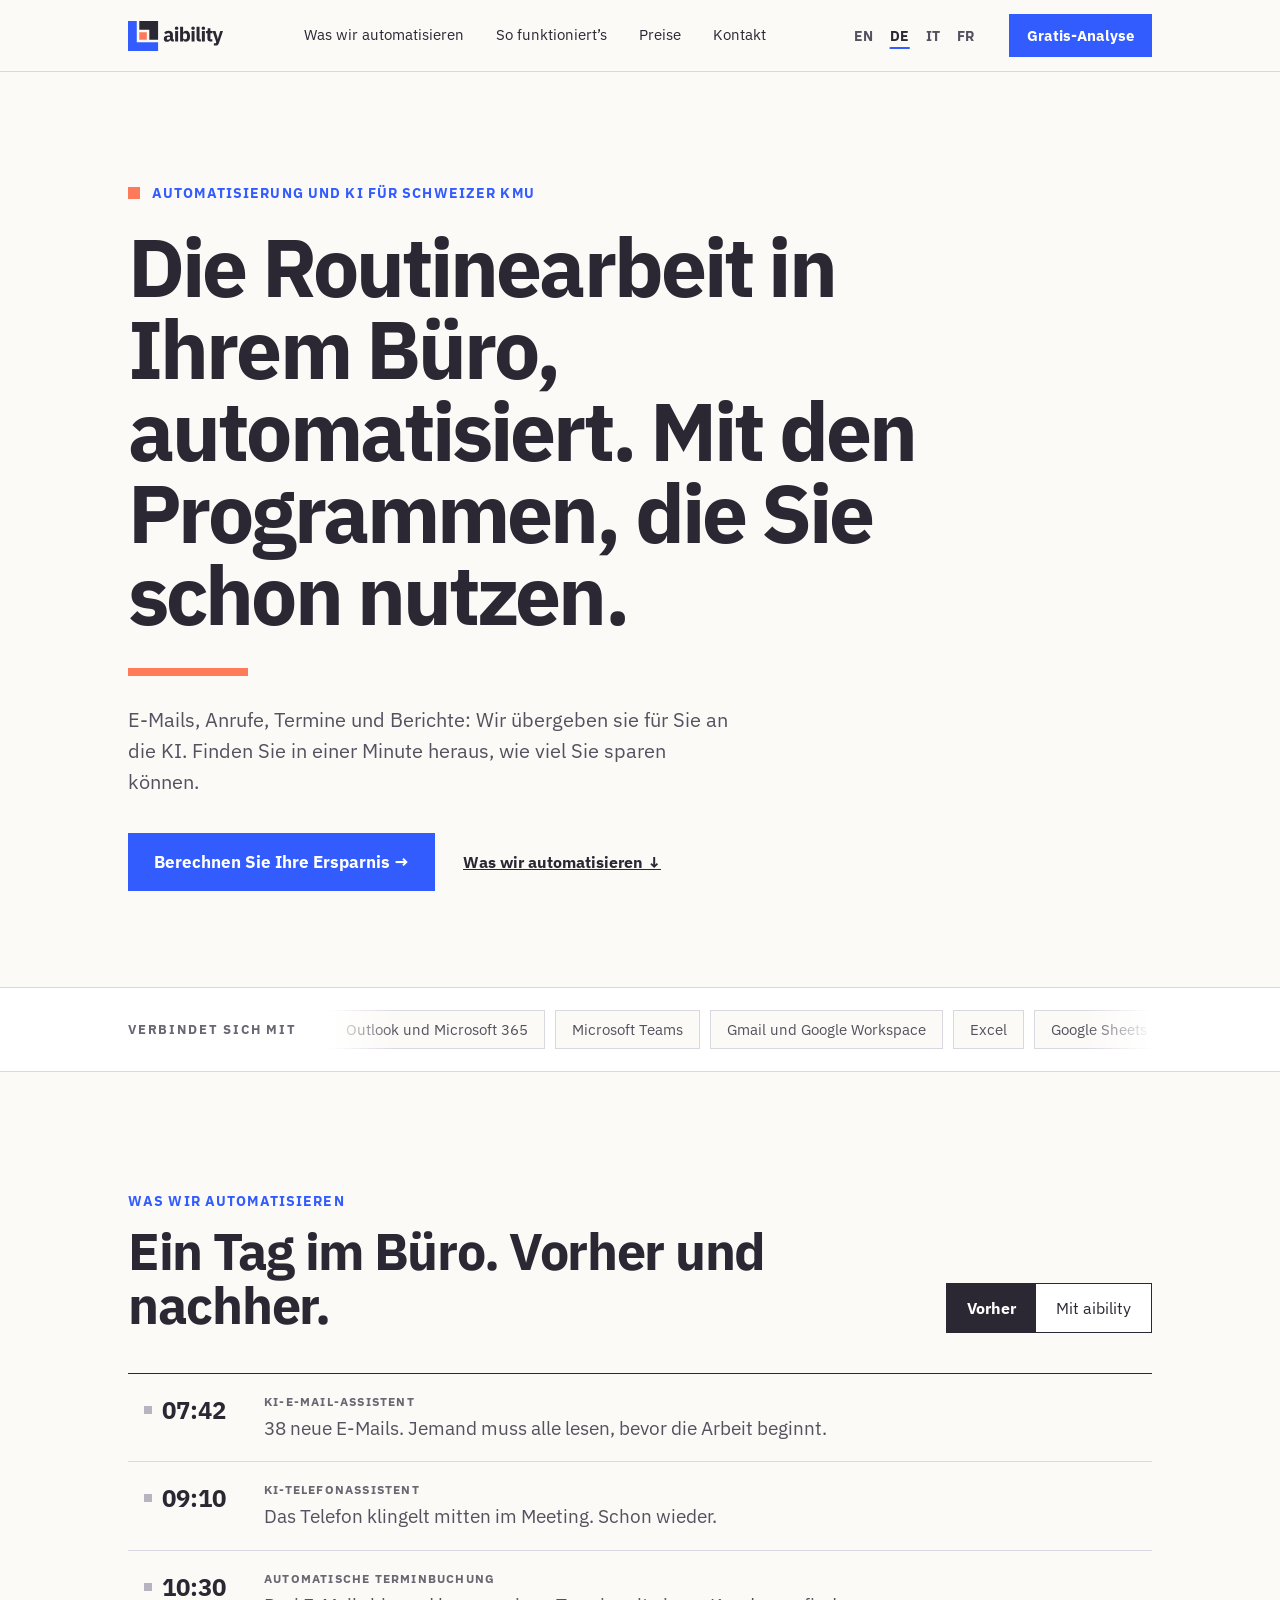
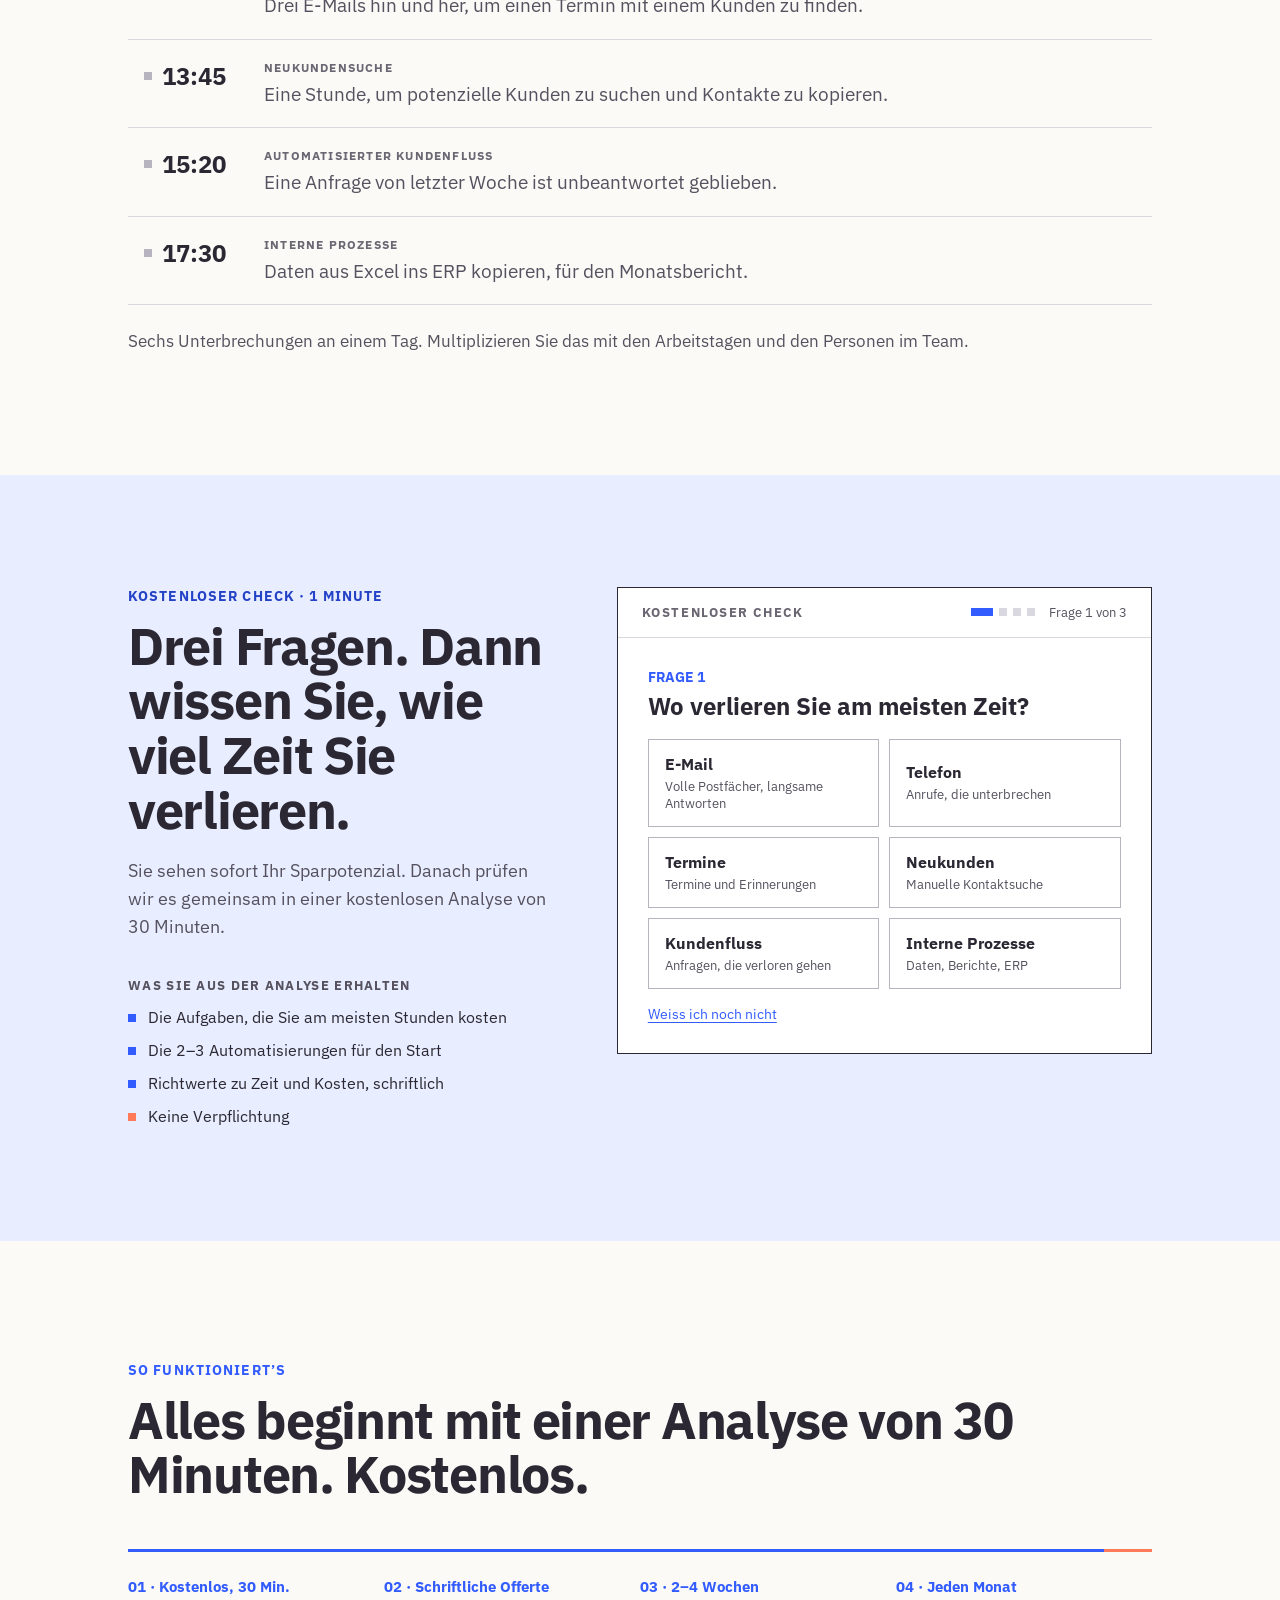
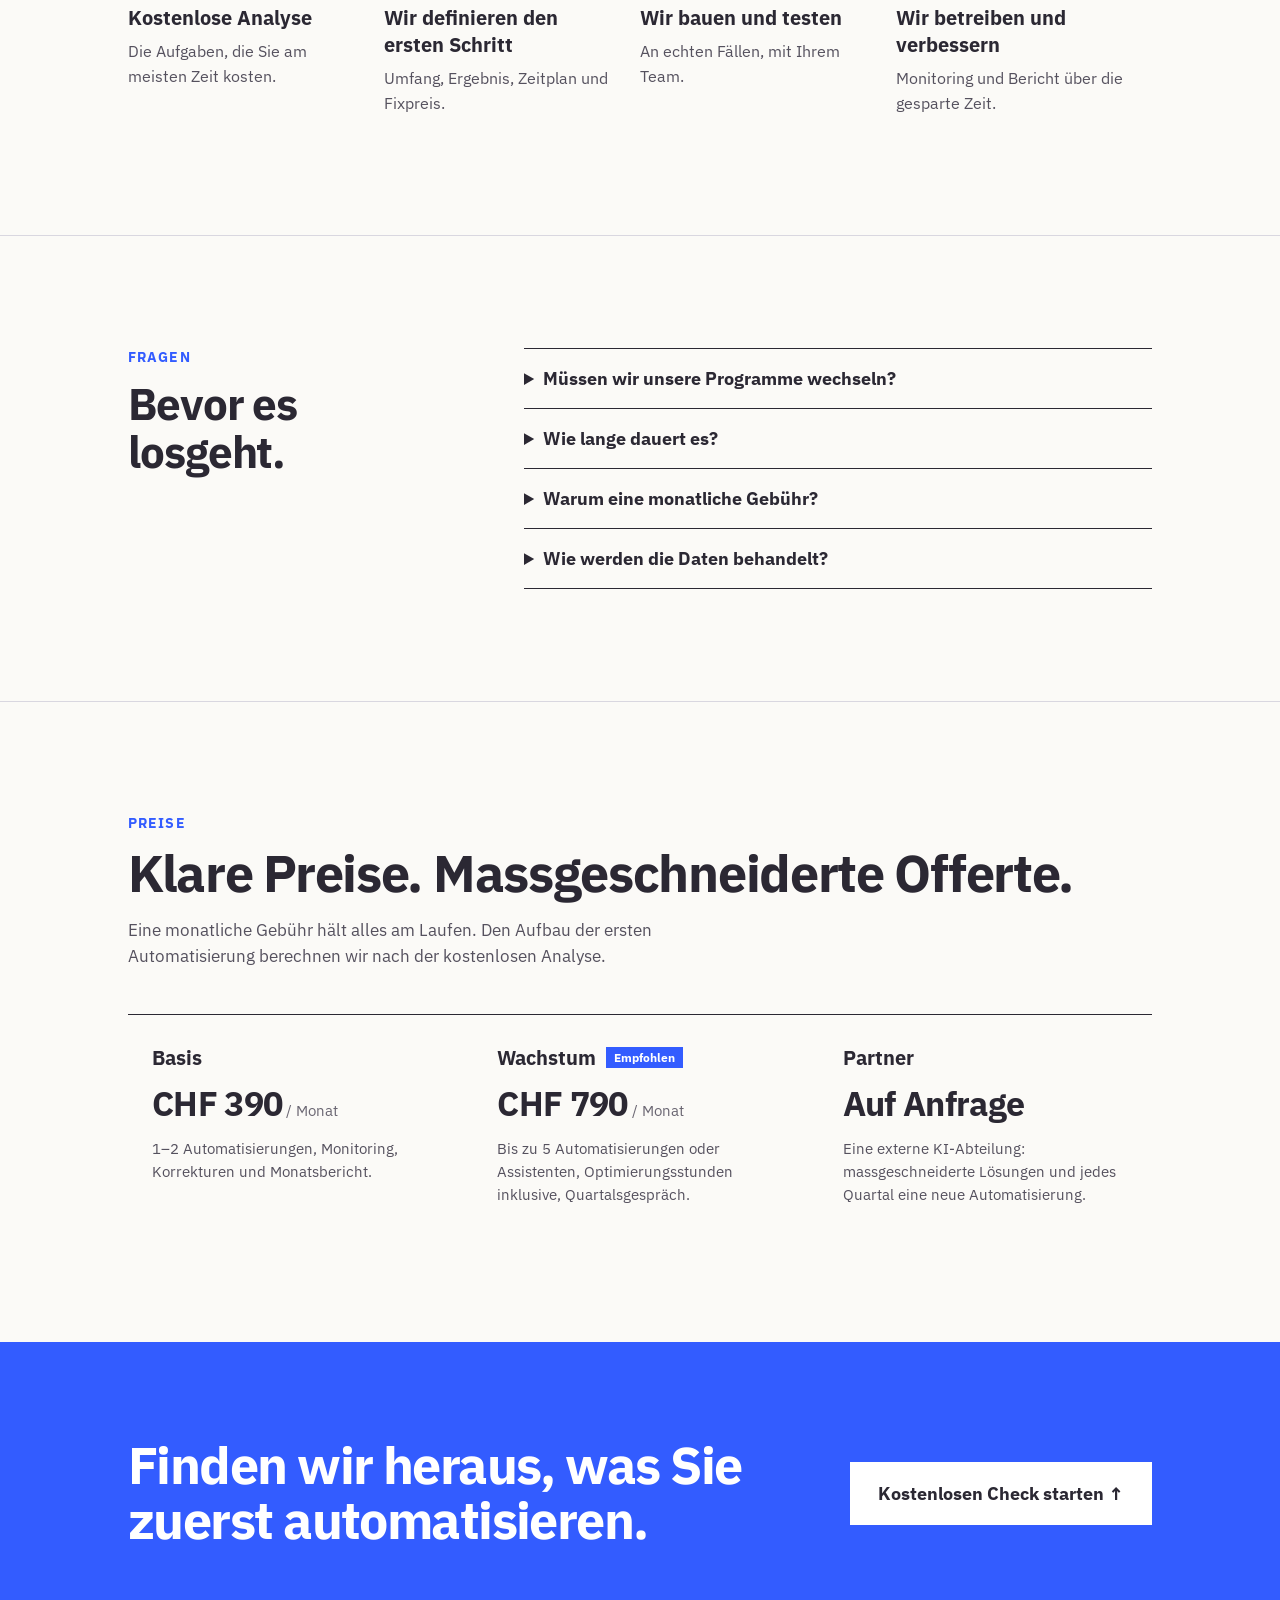
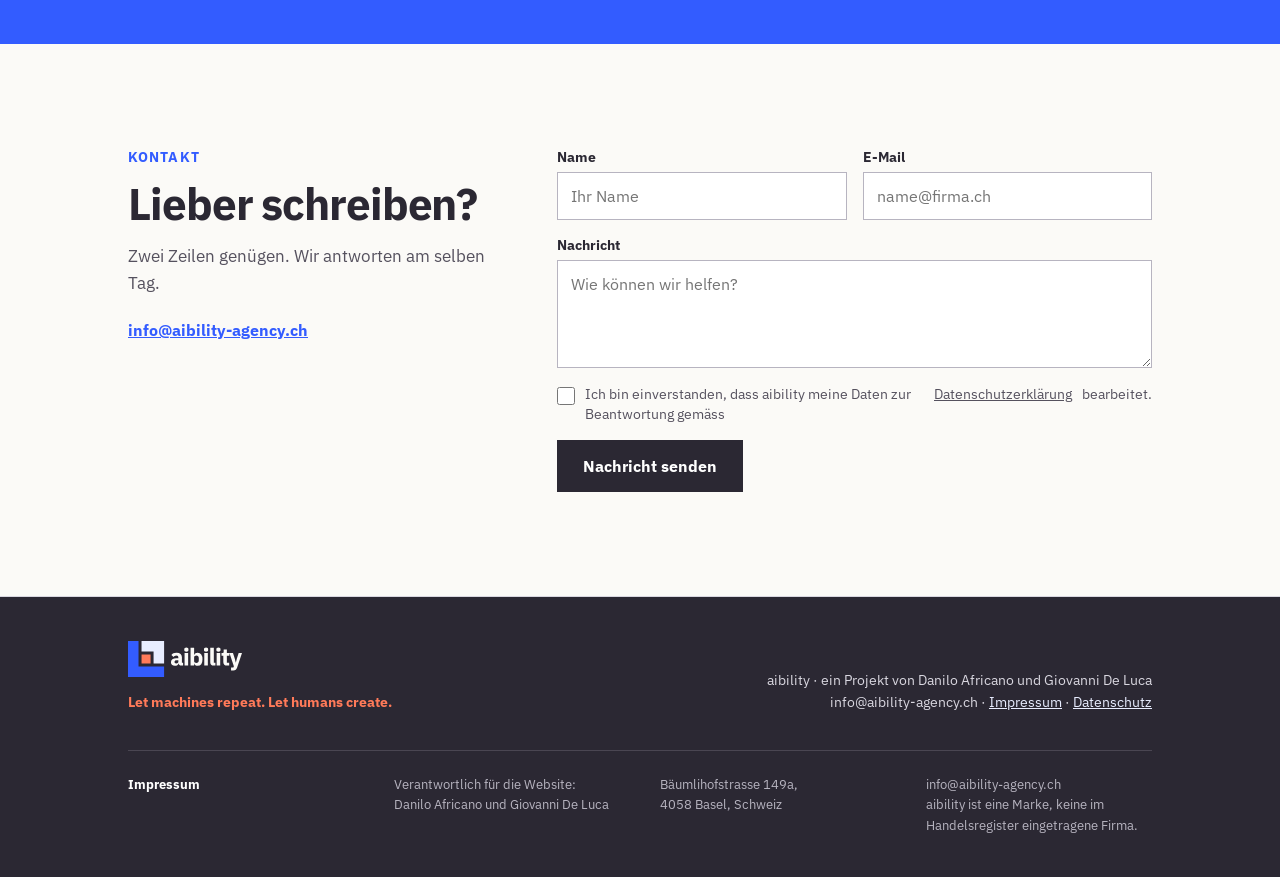
==== commit 30444355: "Add files via upload" ====
--- a/de/index.html
+++ b/de/index.html
@@ -5,13 +5,17 @@
 <meta name="viewport" content="width=device-width, initial-scale=1">
 <script src="../lang.js"></script>
 <title>aibility · Automatisierung und KI für Schweizer KMU</title>
-<meta name="description" content="E-Mails, Anrufe, Termine und Berichte: Wir übergeben sie für Sie an die KI, mit Daten auf Servern in der Schweiz. Finden Sie in einer Minute heraus, wie viel Sie sparen können.">
+<meta name="description" content="E-Mails, Anrufe, Termine und Berichte: Wir übergeben sie für Sie an die KI. Finden Sie in einer Minute heraus, wie viel Sie sparen können.">
 <link rel="alternate" hreflang="it" href="../">
 <link rel="alternate" hreflang="en" href="../en/">
 <link rel="alternate" hreflang="de" href="./">
 <link rel="alternate" hreflang="fr" href="../fr/">
 <link rel="alternate" hreflang="x-default" href="../">
-<link rel="icon" href="../assets/logo.svg" type="image/svg+xml">
+<link rel="icon" href="../favicon.ico" sizes="16x16 32x32 48x48">
+<link rel="icon" href="../favicon.svg" type="image/svg+xml">
+<link rel="icon" href="../icon-192.png" type="image/png" sizes="192x192">
+<link rel="icon" href="../icon-512.png" type="image/png" sizes="512x512">
+<link rel="apple-touch-icon" href="../apple-touch-icon.png">
 <link rel="preconnect" href="https://fonts.googleapis.com">
 <link rel="preconnect" href="https://fonts.gstatic.com" crossorigin>
 <link rel="stylesheet" href="https://fonts.googleapis.com/css2?family=IBM+Plex+Sans:wght@400;700&display=swap">
@@ -41,14 +45,11 @@
   <p class="eyebrow eyebrow-hero"><span aria-hidden="true" class="pulse"></span>AUTOMATISIERUNG UND KI FÜR SCHWEIZER KMU</p>
   <h1><span class="hl">Die Routinearbeit in Ihrem Büro, automatisiert.</span> <span class="hl hl2">Mit den Programmen, die Sie schon nutzen.</span></h1>
   <span aria-hidden="true" class="bar"></span>
-  <p class="lede fadein">E-Mails, Anrufe, Termine und Berichte: Wir übergeben sie für Sie an die KI, mit Daten auf Servern in der Schweiz. Finden Sie in einer Minute heraus, wie viel Sie sparen können.</p>
+  <p class="lede fadein">E-Mails, Anrufe, Termine und Berichte: Wir übergeben sie für Sie an die KI. Finden Sie in einer Minute heraus, wie viel Sie sparen können.</p>
   <div class="hero-actions fadein">
     <a href="#diagnosi" class="btn btn-primary">Berechnen Sie Ihre Ersparnis <span class="ar">→</span></a>
     <a href="#giornata" class="link-strong">Was wir automatisieren ↓</a>
   </div>
-  <ul class="trust fadein">
-    <li>Server in der Schweiz</li><li>Erster Prozess in 2–4 Wochen</li><li>Antwort am selben Tag</li><li class="hide-m">Alles online</li><li>Deutsch, Französisch, Italienisch, Englisch</li>
-  </ul>
 </section>
 
 <section aria-label="Tools, die wir verbinden" class="tools">
@@ -189,7 +190,7 @@
       <details><summary>Müssen wir unsere Programme wechseln?</summary><p>In der Regel nicht. Wir starten mit den Tools, die Sie schon nutzen; die Möglichkeiten hängen von den verfügbaren Funktionen und Zugängen ab.</p></details>
       <details><summary>Wie lange dauert es?</summary><p>Ein erster Prozess läuft meist nach 2–4 Wochen, je nach Integrationen.</p></details>
       <details><summary>Warum eine monatliche Gebühr?</summary><p>Eine Automatisierung arbeitet jeden Tag in einem Umfeld, das sich verändert. Die Gebühr stellt sicher, dass sie weiter funktioniert und besser wird, mit einem monatlichen Bericht darüber, was sie geleistet hat.</p></details>
-      <details><summary>Wie werden die Daten behandelt?</summary><p>Die Daten bleiben auf Servern in der Schweiz. Wir legen vorab fest, welche Daten nötig sind und wer darauf zugreift, gemäss dem Schweizer Datenschutzgesetz (DSG).</p></details>
+      <details><summary>Wie werden die Daten behandelt?</summary><p>Wir legen vorab fest, welche Daten nötig sind und wer darauf zugreift, gemäss dem Schweizer Datenschutzgesetz (DSG).</p></details>
     </div>
   </div>
 </section>
@@ -213,7 +214,6 @@
         <p class="plan-t">Eine externe KI-Abteilung: massgeschneiderte Lösungen und jedes Quartal eine neue Automatisierung.</p>
       </div>
     </div>
-    <p class="fine-lg">Endpreise · Lizenzen und KI-Nutzungskosten zum Selbstkostenpreis · Die Automatisierungen laufen auf unserer Infrastruktur in der Schweiz</p>
   </div>
 </section>
 
@@ -264,7 +264,7 @@
     <div class="imp-in">
       <p class="imp-t">Impressum</p>
       <p>Verantwortlich für die Website:<br class="hide-m"> Danilo Africano und Giovanni De Luca</p>
-      <p>Bäumlihofstrasse 149a,<br class="hide-m"> 4048 Basel, Schweiz</p>
+      <p>Bäumlihofstrasse 149a,<br class="hide-m"> 4058 Basel, Schweiz</p>
       <p>info@aibility-agency.ch<br class="hide-m"><span class="show-m-inline"> · </span>aibility ist eine Marke, keine im Handelsregister eingetragene Firma.</p>
     </div>
   </div>
